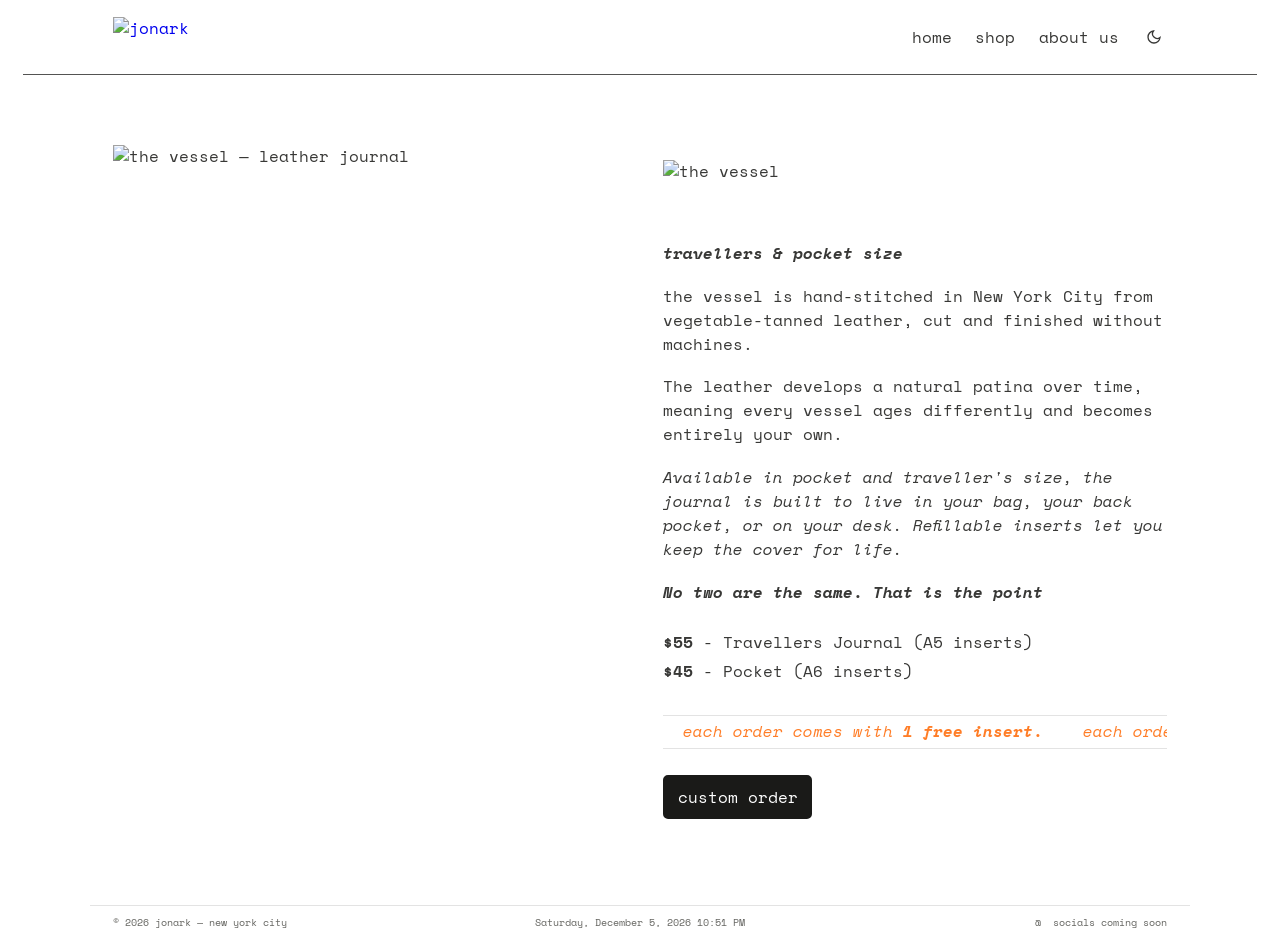
==== shop.html @ ed0c7a46 "Add files via upload" ====
<!DOCTYPE html>
<html lang="en">
<head>
  <meta charset="UTF-8">
  <meta name="viewport" content="width=device-width, initial-scale=1.0">
  <title>shop — jonark | made by hand</title>
  <script src="theme-toggle.js"></script>
  <link rel="stylesheet" href="themes.css">
  <link rel="stylesheet" href="style.css">
</head>
<body>
  <div class="site-header">
    <header>
      <a href="index.html" class="logo-link">
        <img src="images/jonark-logo.png" alt="jonark" class="logo">
      </a>
      <nav>
        <a href="index.html">home</a>
        <a href="shop.html" class="active">shop</a>
        <a href="about.html">about us</a>
        <button class="theme-toggle" aria-label="Toggle colour theme">
          <svg class="icon-moon" width="16" height="16" viewBox="0 0 24 24" fill="none" stroke="currentColor" stroke-width="2"><path d="M21 12.79A9 9 0 1 1 11.21 3 7 7 0 0 0 21 12.79z"/></svg>
          <svg class="icon-sun" width="16" height="16" viewBox="0 0 24 24" fill="none" stroke="currentColor" stroke-width="2"><circle cx="12" cy="12" r="5"/><line x1="12" y1="1" x2="12" y2="3"/><line x1="12" y1="21" x2="12" y2="23"/><line x1="4.22" y1="4.22" x2="5.64" y2="5.64"/><line x1="18.36" y1="18.36" x2="19.78" y2="19.78"/><line x1="1" y1="12" x2="3" y2="12"/><line x1="21" y1="12" x2="23" y2="12"/><line x1="4.22" y1="19.78" x2="5.64" y2="18.36"/><line x1="18.36" y1="5.64" x2="19.78" y2="4.22"/></svg>
        </button>
      </nav>
    </header>
    <hr>
  </div>
  <main>
    <div class="shop-layout">
      <div class="shop-col-image">
        <img src="images/vessel.jpg" alt="the vessel — leather journal">
      </div>
      <div class="shop-col-text">
        <img src="images/the-vessel.png" alt="the vessel" class="product-heading-img">
        <p class="subtitle"><em><strong>travellers &amp; pocket size</strong></em></p>
        <p>the vessel is hand-stitched in New York City from vegetable-tanned leather, cut and finished without machines.</p>
        <p>The leather develops a natural patina over time, meaning every vessel ages differently and becomes entirely your own.</p>
        <p class="italic"><em>Available in pocket and traveller's size, the journal is built to live in your bag, your back pocket, or on your desk. Refillable inserts let you keep the cover for life.</em></p>
        <p><span class="highlight"><em>No two are the same. That is the point</em></span></p>
        <div class="pricing">
          <p><strong>$55</strong> - Travellers Journal (A5 inserts)</p>
          <p><strong>$45</strong> - Pocket (A6 inserts)</p>
        </div>
        <div class="marquee-wrapper">
          <span class="marquee-inner">
            &nbsp;&nbsp;each order comes with <strong>1 free insert.</strong>&nbsp;&nbsp;&nbsp;&nbsp;each order comes with <strong>1 free insert.</strong>&nbsp;&nbsp;&nbsp;&nbsp;each order comes with <strong>1 free insert.</strong>&nbsp;&nbsp;&nbsp;&nbsp;each order comes with <strong>1 free insert.</strong>&nbsp;&nbsp;&nbsp;&nbsp;
          </span>
        </div>
        <a href="https://forms.gle/4HfdFAuzKztTNUpR7" class="btn" target="_blank">custom order</a>
      </div>
    </div>
  </main>
  <footer>
    <span class="footer-left">&copy; 2026 jonark &mdash; new york city</span>
    <span class="footer-center" id="clock"></span>
    <span class="footer-right">@&nbsp;&nbsp;socials coming soon</span>
  </footer>
  <script src="clock.js"></script>
</body>
</html>
---- themes.css ----
/* jonark — themes.css — light/dark/system theming */

@media (prefers-color-scheme: light) {
  :root {
    color-scheme: light;
    --color-surface-base: #ffffff;
    --color-surface-raised: #f5f3ef;
    --color-surface-overlay: rgba(245,243,239,0.92);
    --color-text-primary: rgba(26,26,24,0.87);
    --color-text-secondary: rgba(61,61,56,0.80);
    --color-text-muted: rgba(107,107,100,1);
    --color-text-invert: rgba(240,237,232,0.92);
    --color-text-link: #b84400;
    --color-border-default: rgba(26,26,24,0.75);
    --color-border-strong: rgba(26,26,24,1);
    --color-border-subtle: rgba(26,26,24,0.12);
    --color-accent-default: rgba(255,102,0,0.85);
    --color-accent-hover: rgba(255,102,0,1);
    --color-accent-muted: rgba(255,102,0,0.12);
    --color-accent-text: #b84400;
    --color-feedback-success: #2d6a4f;
    --color-feedback-warning: #b45309;
    --color-feedback-error: #b91c1c;
    --color-feedback-info: #1d4ed8;
    --color-interactive-bg: #1a1a18;
    --color-interactive-fg: #ffffff;
    --color-interactive-hover-bg: #3d3d38;
    --color-interactive-hover-fg: #ffffff;
    --color-shadow-sm: rgba(26,26,24,0.06);
    --color-shadow-md: rgba(26,26,24,0.12);
    --color-shadow-lg: rgba(26,26,24,0.22);
  }
}

@media (prefers-color-scheme: dark) {
  :root {
    color-scheme: dark;
    --color-surface-base: #141412;
    --color-surface-raised: #1e1e1b;
    --color-surface-overlay: rgba(20,20,18,0.92);
    --color-text-primary: rgba(240,237,232,0.92);
    --color-text-secondary: rgba(200,197,190,0.82);
    --color-text-muted: rgba(144,141,133,1);
    --color-text-invert: rgba(26,26,24,0.87);
    --color-text-link: #ff8040;
    --color-border-default: rgba(240,237,232,0.55);
    --color-border-strong: rgba(240,237,232,0.90);
    --color-border-subtle: rgba(240,237,232,0.10);
    --color-accent-default: rgba(255,128,64,0.85);
    --color-accent-hover: rgba(255,128,64,1);
    --color-accent-muted: rgba(255,128,64,0.14);
    --color-accent-text: #ff8040;
    --color-feedback-success: #4ade80;
    --color-feedback-warning: #fbbf24;
    --color-feedback-error: #f87171;
    --color-feedback-info: #60a5fa;
    --color-interactive-bg: #f0ede8;
    --color-interactive-fg: #141412;
    --color-interactive-hover-bg: #ffffff;
    --color-interactive-hover-fg: #141412;
    --color-shadow-sm: rgba(0,0,0,0.18);
    --color-shadow-md: rgba(0,0,0,0.32);
    --color-shadow-lg: rgba(0,0,0,0.52);
  }
}

[data-theme="light"] {
  color-scheme: light;
  --color-surface-base: #ffffff;
  --color-surface-raised: #f5f3ef;
  --color-surface-overlay: rgba(245,243,239,0.92);
  --color-text-primary: rgba(26,26,24,0.87);
  --color-text-secondary: rgba(61,61,56,0.80);
  --color-text-muted: rgba(107,107,100,1);
  --color-text-invert: rgba(240,237,232,0.92);
  --color-text-link: #b84400;
  --color-border-default: rgba(26,26,24,0.75);
  --color-border-strong: rgba(26,26,24,1);
  --color-border-subtle: rgba(26,26,24,0.12);
  --color-accent-default: rgba(255,102,0,0.85);
  --color-accent-hover: rgba(255,102,0,1);
  --color-accent-muted: rgba(255,102,0,0.12);
  --color-accent-text: #b84400;
  --color-feedback-success: #2d6a4f;
  --color-feedback-warning: #b45309;
  --color-feedback-error: #b91c1c;
  --color-feedback-info: #1d4ed8;
  --color-interactive-bg: #1a1a18;
  --color-interactive-fg: #ffffff;
  --color-interactive-hover-bg: #3d3d38;
  --color-interactive-hover-fg: #ffffff;
  --color-shadow-sm: rgba(26,26,24,0.06);
  --color-shadow-md: rgba(26,26,24,0.12);
  --color-shadow-lg: rgba(26,26,24,0.22);
}

[data-theme="dark"] {
  color-scheme: dark;
  --color-surface-base: #141412;
  --color-surface-raised: #1e1e1b;
  --color-surface-overlay: rgba(20,20,18,0.92);
  --color-text-primary: rgba(240,237,232,0.92);
  --color-text-secondary: rgba(200,197,190,0.82);
  --color-text-muted: rgba(144,141,133,1);
  --color-text-invert: rgba(26,26,24,0.87);
  --color-text-link: #ff8040;
  --color-border-default: rgba(240,237,232,0.55);
  --color-border-strong: rgba(240,237,232,0.90);
  --color-border-subtle: rgba(240,237,232,0.10);
  --color-accent-default: rgba(255,128,64,0.85);
  --color-accent-hover: rgba(255,128,64,1);
  --color-accent-muted: rgba(255,128,64,0.14);
  --color-accent-text: #ff8040;
  --color-feedback-success: #4ade80;
  --color-feedback-warning: #fbbf24;
  --color-feedback-error: #f87171;
  --color-feedback-info: #60a5fa;
  --color-interactive-bg: #f0ede8;
  --color-interactive-fg: #141412;
  --color-interactive-hover-bg: #ffffff;
  --color-interactive-hover-fg: #141412;
  --color-shadow-sm: rgba(0,0,0,0.18);
  --color-shadow-md: rgba(0,0,0,0.32);
  --color-shadow-lg: rgba(0,0,0,0.52);
}

html { color-scheme: light dark; }

body {
  background-color: var(--color-surface-base);
  color: var(--color-text-primary);
  transition: background-color 0.25s ease, color 0.20s ease;
}

.site-header { background: var(--color-surface-base); }
header hr, .site-header hr { background: var(--color-border-default); }
nav a { color: var(--color-text-primary); }
footer { color: var(--color-text-secondary); }

.btn {
  background: var(--color-interactive-bg);
  color: var(--color-interactive-fg);
  border-color: var(--color-interactive-bg);
}
.btn:hover {
  background: var(--color-interactive-hover-bg);
  color: var(--color-interactive-hover-fg);
  opacity: 1;
}

.marquee-wrapper {
  color: var(--color-accent-default);
  border-top-color: var(--color-border-subtle);
  border-bottom-color: var(--color-border-subtle);
}

.theme-toggle {
  width: 1.6rem; height: 1.6rem;
  padding: 0; border: none;
  background: transparent;
  color: var(--color-text-primary);
  cursor: pointer;
  display: inline-flex;
  align-items: center;
  justify-content: center;
  border-radius: 4px;
  transition: opacity 0.15s;
  flex-shrink: 0;
}
.theme-toggle:hover { opacity: 0.6; }
.theme-toggle:focus-visible { outline: 2px solid var(--color-accent-default); outline-offset: 2px; }
.theme-toggle .icon-moon { display: block; }
.theme-toggle .icon-sun  { display: none; }
[data-theme="dark"] .theme-toggle .icon-moon { display: none; }
[data-theme="dark"] .theme-toggle .icon-sun  { display: block; }
@media (prefers-color-scheme: dark) {
  :root:not([data-theme]) .theme-toggle .icon-moon { display: none; }
  :root:not([data-theme]) .theme-toggle .icon-sun  { display: block; }
}

/* LOGO INVERT FOR DARK MODE */
[data-theme="dark"] .logo {
  filter: invert(1);
}

@media (prefers-color-scheme: dark) {
  :root:not([data-theme]) .logo {
    filter: invert(1);
  }
}

/* INVERT TEXT-IMAGE ASSETS IN DARK MODE */
[data-theme="dark"] .section-heading-img,
[data-theme="dark"] .product-heading-img {
  filter: invert(1);
}

@media (prefers-color-scheme: dark) {
  :root:not([data-theme]) .section-heading-img,
  :root:not([data-theme]) .product-heading-img {
    filter: invert(1);
  }
}
---- style.css ----
@import url('https://fonts.googleapis.com/css2?family=Space+Mono:ital,wght@0,400;0,700;1,400;1,700&display=swap');

*, *::before, *::after {
  box-sizing: border-box;
  margin: 0;
  padding: 0;
}

:root {
  --font-main: 'Space Mono', monospace;
  --page-padding: 1.5rem;
  --max-width: 1100px;
}

html { font-size: 15.5px; }

body {
  font-family: var(--font-main);
  color: var(--color-text-primary);
  background: var(--color-surface-base);
  min-height: 100vh;
  display: flex;
  flex-direction: column;
}

/* HEADER */
.site-header {
  position: sticky;
  top: 0;
  background: var(--color-surface-base);
  z-index: 100;
}

header {
  display: flex;
  align-items: center;
  justify-content: space-between;
  padding: 1.1rem var(--page-padding);
  max-width: var(--max-width);
  margin: 0 auto;
  width: 100%;
}

.logo-link { display: inline-block; text-decoration: none; }
.logo { height: 40px; width: auto; display: block; }

nav { display: flex; gap: 1.5rem; align-items: center; }

nav a {
  text-decoration: none;
  color: var(--color-text-primary);
  font-size: 1rem;
  font-family: var(--font-main);
}
nav a:hover { opacity: 0.6; }

hr {
  border: none;
  height: 1px;
  background: var(--color-border-default);
  margin: 0 var(--page-padding);
}

main {
  flex: 1;
  max-width: var(--max-width);
  width: 100%;
  margin: 0 auto;
  padding: var(--page-padding);
}

/* HOME */
.home-layout {
  display: grid;
  grid-template-columns: 1fr 1fr;
  gap: 3rem;
  align-items: center;
  padding-top: 3rem;
  padding-bottom: 3rem;
}

.col-image img { width: 100%; height: auto; display: block; }

.col-text {
  display: flex;
  flex-direction: column;
  gap: 1.2rem;
  padding-top: 2rem;
  align-self: center;
}

.section-heading-img { height: 28px; width: auto; display: block; align-self: flex-start; }
.col-text p { font-size: 1rem; line-height: 1.55; color: var(--color-text-primary); }

/* BUTTON */
.btn {
  display: inline-block;
  text-decoration: none;
  font-family: var(--font-main);
  font-size: 1rem;
  color: var(--color-interactive-fg);
  background: var(--color-interactive-bg);
  border: 2px solid var(--color-interactive-bg);
  border-radius: 5px;
  padding: 0.55rem 0.8rem;
  margin-top: 0.5rem;
  transition: background 0.15s, color 0.15s, border-color 0.15s;
  align-self: flex-start;
}
.btn:hover {
  background: var(--color-interactive-hover-bg);
  color: var(--color-interactive-hover-fg);
  border-color: var(--color-interactive-hover-bg);
  opacity: 1;
}

/* SHOP */
.shop-layout {
  display: grid;
  grid-template-columns: 1fr 1fr;
  gap: 3rem;
  align-items: stretch;
  padding-top: 3rem;
  padding-bottom: 3rem;
  height: 100%;
}

.shop-col-image { min-width: 0; height: 100%; }
.shop-col-image img { width: 100%; height: 100%; object-fit: cover; display: block; }

.shop-col-text {
  display: flex;
  flex-direction: column;
  justify-content: space-between;
  gap: 1.2rem;
  padding-top: 1rem;
  padding-bottom: 1rem;
  min-width: 0;
}

.product-heading-img { height: 60px; width: auto; display: block; margin-bottom: 0.2rem; align-self: flex-start; }
.shop-col-text .subtitle { font-style: italic; font-weight: 700; font-size: 1rem; color: var(--color-text-primary); }
.shop-col-text p { font-size: 1rem; line-height: 1.55; color: var(--color-text-primary); }
.shop-col-text p.italic { font-style: italic; }
.highlight { font-style: italic; font-weight: 700; }

.pricing { margin-top: 0.5rem; display: flex; flex-direction: column; gap: 0.3rem; }
.pricing p { font-size: 1rem; }
.pricing strong { font-weight: 700; }

.marquee-wrapper {
  overflow: hidden;
  margin-top: 0.8rem;
  color: var(--color-accent-default);
  font-style: italic;
  white-space: nowrap;
  border-top: 1px solid var(--color-border-subtle);
  border-bottom: 1px solid var(--color-border-subtle);
  padding: 0.3rem 0;
}

.marquee-inner {
  display: inline-block;
  animation: marquee 14s linear infinite;
}

@keyframes marquee {
  0%   { transform: translateX(0); }
  100% { transform: translateX(-50%); }
}

/* ABOUT */
.about-layout {
  display: grid;
  grid-template-columns: 1fr 1fr;
  gap: 3rem;
  align-items: center;
  padding-top: 3rem;
  padding-bottom: 3rem;
}

.about-col-image img { width: 100%; height: auto; display: block; }

.about-col-text { display: flex; flex-direction: column; gap: 1.2rem; padding-top: 0.5rem; }
.about-col-text p { font-size: 1rem; line-height: 1.6; color: var(--color-text-primary); }
.about-col-text strong { font-weight: 700; }

/* FOOTER */
footer {
  display: grid;
  grid-template-columns: 1fr 1fr 1fr;
  align-items: center;
  padding: 0.6rem var(--page-padding);
  margin: 0 auto;
  max-width: var(--max-width);
  width: 100%;
  font-size: 0.62rem;
  color: var(--color-text-secondary);
  border-top: 1px solid var(--color-border-subtle);
}

footer .footer-center { text-align: center; }
footer .footer-right { text-align: right; }

/* RESPONSIVE */
@media (max-width: 700px) {
  .home-layout, .shop-layout, .about-layout {
    grid-template-columns: 1fr;
    gap: 2rem;
    padding-top: 2rem;
  }
  nav { gap: 1rem; font-size: 0.9rem; }
  footer { grid-template-columns: 1fr; gap: 0.3rem; font-size: 0.6rem; }
  footer .footer-center, footer .footer-right { text-align: left; }
}
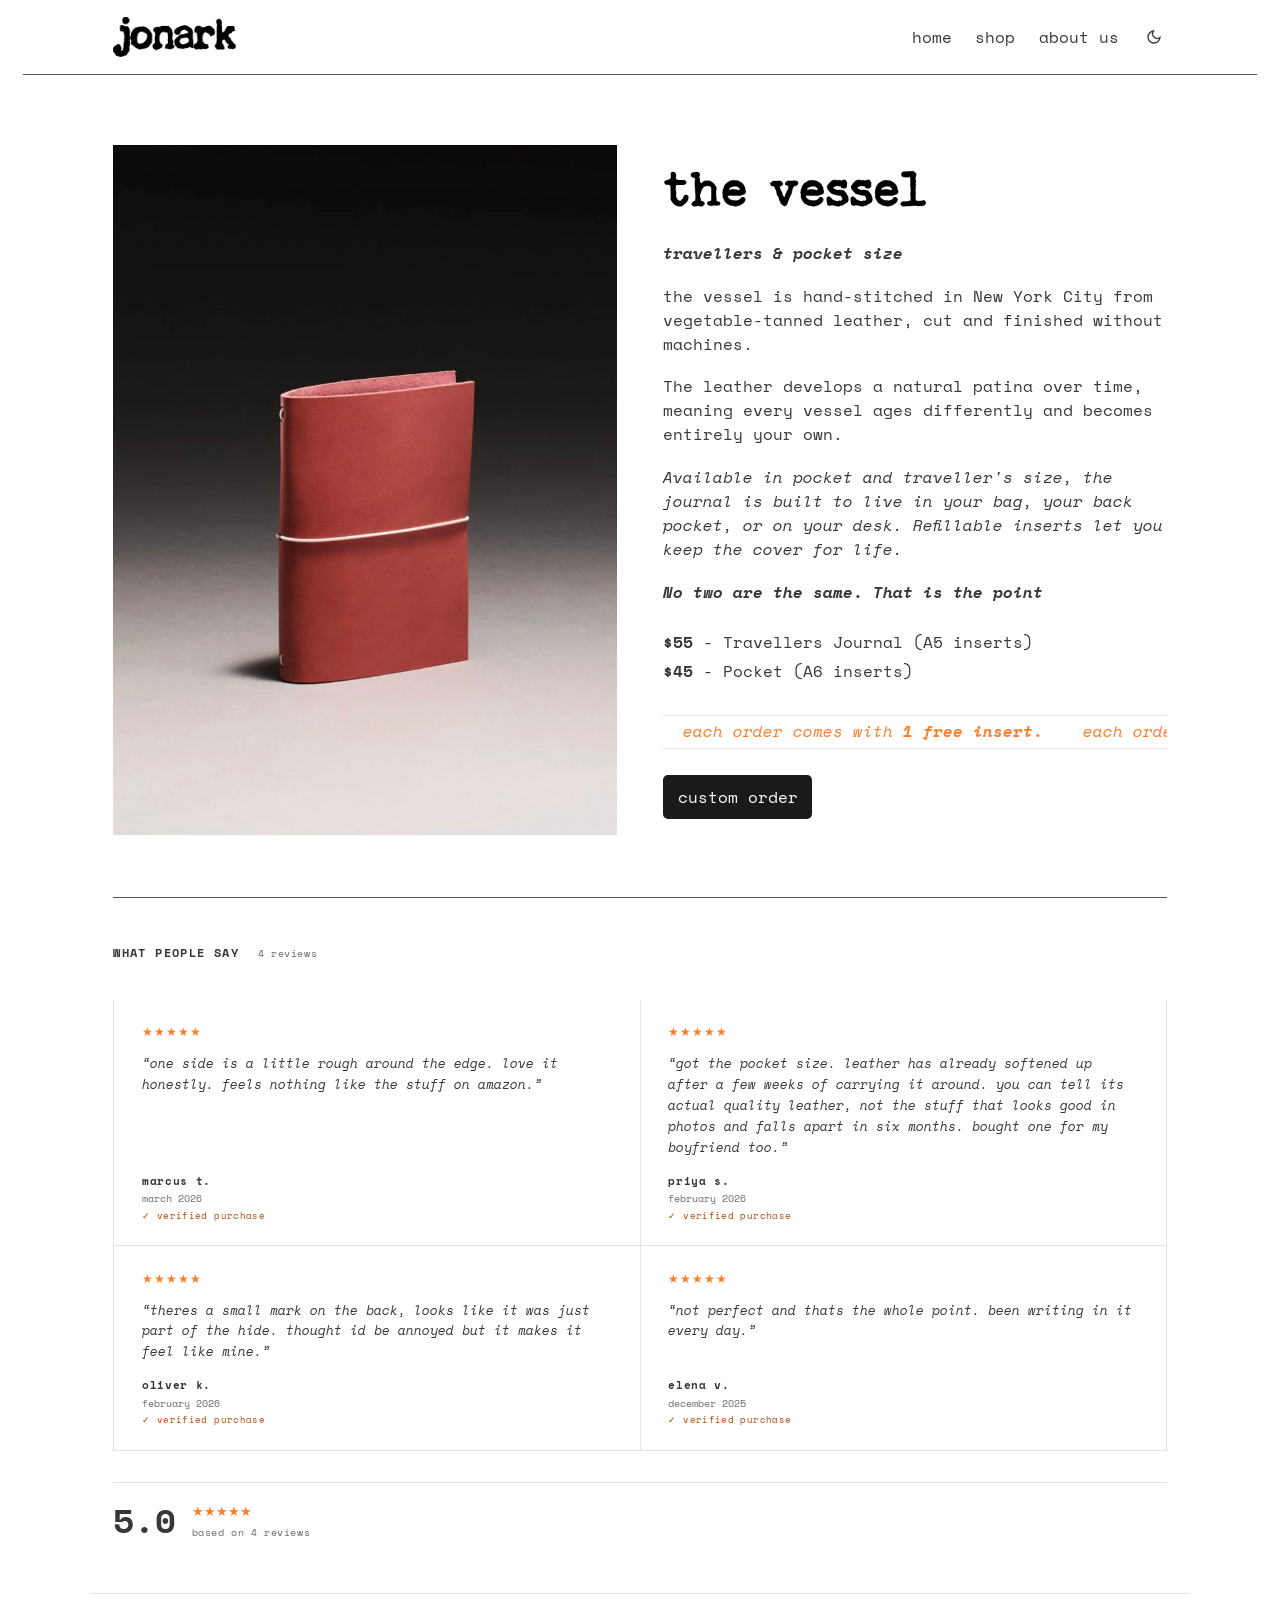
==== commit f0e428a4: "updated" ====
--- a/shop.html
+++ b/shop.html
@@ -7,6 +7,151 @@
   <script src="theme-toggle.js"></script>
   <link rel="stylesheet" href="themes.css">
   <link rel="stylesheet" href="style.css">
+  <style>
+    /* ── reviews section ── */
+    .reviews-section {
+      border-top: 1px solid var(--color-border-default);
+      padding: 3rem 0 2rem;
+      margin-top: 1rem;
+    }
+
+    .reviews-header {
+      display: flex;
+      align-items: baseline;
+      gap: 1.2rem;
+      margin-bottom: 2.5rem;
+    }
+
+    .reviews-title {
+      font-family: 'Space Mono', monospace;
+      font-size: 0.75rem;
+      font-weight: 700;
+      letter-spacing: 0.12em;
+      text-transform: uppercase;
+      color: var(--color-text-primary);
+    }
+
+    .reviews-count {
+      font-family: 'Space Mono', monospace;
+      font-size: 0.65rem;
+      color: var(--color-text-muted);
+      letter-spacing: 0.06em;
+    }
+
+    .reviews-grid {
+      display: grid;
+      grid-template-columns: repeat(2, 1fr);
+      gap: 0;
+      border-left: 1px solid var(--color-border-subtle);
+    }
+
+    .review-card {
+      padding: 1.5rem 1.8rem;
+      border-right: 1px solid var(--color-border-subtle);
+      border-bottom: 1px solid var(--color-border-subtle);
+      display: flex;
+      flex-direction: column;
+      gap: 0.9rem;
+    }
+
+    .review-stars {
+      display: flex;
+      gap: 3px;
+    }
+
+    .review-stars span {
+      color: var(--color-accent-default);
+      font-size: 0.75rem;
+      letter-spacing: 1px;
+    }
+
+    .review-text {
+      font-family: 'Space Mono', monospace;
+      font-size: 0.82rem;
+      line-height: 1.65;
+      color: var(--color-text-primary);
+      font-style: italic;
+      flex: 1;
+    }
+
+    .review-text::before { content: '\201C'; }
+    .review-text::after  { content: '\201D'; }
+
+    .review-meta {
+      display: flex;
+      flex-direction: column;
+      gap: 0.15rem;
+    }
+
+    .review-author {
+      font-family: 'Space Mono', monospace;
+      font-size: 0.68rem;
+      font-weight: 700;
+      color: var(--color-text-primary);
+      letter-spacing: 0.06em;
+    }
+
+    .review-date {
+      font-family: 'Space Mono', monospace;
+      font-size: 0.62rem;
+      color: var(--color-text-muted);
+    }
+
+    .review-verified {
+      font-family: 'Space Mono', monospace;
+      font-size: 0.6rem;
+      color: var(--color-accent-text);
+      letter-spacing: 0.04em;
+      margin-top: 0.1rem;
+    }
+
+    .reviews-aggregate {
+      display: flex;
+      align-items: center;
+      gap: 1rem;
+      margin-top: 2rem;
+      padding-top: 1.2rem;
+      border-top: 1px solid var(--color-border-subtle);
+    }
+
+    .aggregate-score {
+      font-family: 'Space Mono', monospace;
+      font-size: 2.2rem;
+      font-weight: 700;
+      color: var(--color-text-primary);
+      line-height: 1;
+    }
+
+    .aggregate-detail {
+      display: flex;
+      flex-direction: column;
+      gap: 0.25rem;
+    }
+
+    .aggregate-stars {
+      display: flex;
+      gap: 3px;
+    }
+
+    .aggregate-stars span {
+      color: var(--color-accent-default);
+      font-size: 0.85rem;
+    }
+
+    .aggregate-label {
+      font-family: 'Space Mono', monospace;
+      font-size: 0.62rem;
+      color: var(--color-text-muted);
+      letter-spacing: 0.06em;
+    }
+
+    @media (max-width: 700px) {
+      .reviews-grid {
+        grid-template-columns: 1fr;
+      }
+      .aggregate-score { font-size: 1.8rem; }
+    }
+  </style>
 </head>
 <body>
   <div class="site-header">
@@ -26,6 +171,7 @@
     </header>
     <hr>
   </div>
+
   <main>
     <div class="shop-layout">
       <div class="shop-col-image">
@@ -50,7 +196,77 @@
         <a href="https://forms.gle/4HfdFAuzKztTNUpR7" class="btn" target="_blank">custom order</a>
       </div>
     </div>
+
+    <!-- REVIEWS -->
+    <div class="reviews-section">
+      <div class="reviews-header">
+        <span class="reviews-title">what people say</span>
+        <span class="reviews-count">4 reviews</span>
+      </div>
+
+      <div class="reviews-grid">
+
+        <div class="review-card">
+          <div class="review-stars">
+            <span>&#9733;&#9733;&#9733;&#9733;&#9733;</span>
+          </div>
+          <p class="review-text">one side is a little rough around the edge. love it honestly. feels nothing like the stuff on amazon.</p>
+          <div class="review-meta">
+            <span class="review-author">marcus t.</span>
+            <span class="review-date">march 2026</span>
+            <span class="review-verified">&#10003; verified purchase</span>
+          </div>
+        </div>
+
+        <div class="review-card">
+          <div class="review-stars">
+            <span>&#9733;&#9733;&#9733;&#9733;&#9733;</span>
+          </div>
+          <p class="review-text">got the pocket size. leather has already softened up after a few weeks of carrying it around. you can tell its actual quality leather, not the stuff that looks good in photos and falls apart in six months. bought one for my boyfriend too.</p>
+          <div class="review-meta">
+            <span class="review-author">priya s.</span>
+            <span class="review-date">february 2026</span>
+            <span class="review-verified">&#10003; verified purchase</span>
+          </div>
+        </div>
+
+        <div class="review-card">
+          <div class="review-stars">
+            <span>&#9733;&#9733;&#9733;&#9733;&#9733;</span>
+          </div>
+          <p class="review-text">theres a small mark on the back, looks like it was just part of the hide. thought id be annoyed but it makes it feel like mine.</p>
+          <div class="review-meta">
+            <span class="review-author">oliver k.</span>
+            <span class="review-date">february 2026</span>
+            <span class="review-verified">&#10003; verified purchase</span>
+          </div>
+        </div>
+
+        <div class="review-card">
+          <div class="review-stars">
+            <span>&#9733;&#9733;&#9733;&#9733;&#9733;</span>
+          </div>
+          <p class="review-text">not perfect and thats the whole point. been writing in it every day.</p>
+          <div class="review-meta">
+            <span class="review-author">elena v.</span>
+            <span class="review-date">december 2025</span>
+            <span class="review-verified">&#10003; verified purchase</span>
+          </div>
+        </div>
+
+      </div>
+
+      <div class="reviews-aggregate">
+        <span class="aggregate-score">5.0</span>
+        <div class="aggregate-detail">
+          <div class="aggregate-stars"><span>&#9733;&#9733;&#9733;&#9733;&#9733;</span></div>
+          <span class="aggregate-label">based on 4 reviews</span>
+        </div>
+      </div>
+    </div>
+
   </main>
+
   <footer>
     <span class="footer-left">&copy; 2026 jonark &mdash; new york city</span>
     <span class="footer-center" id="clock"></span>
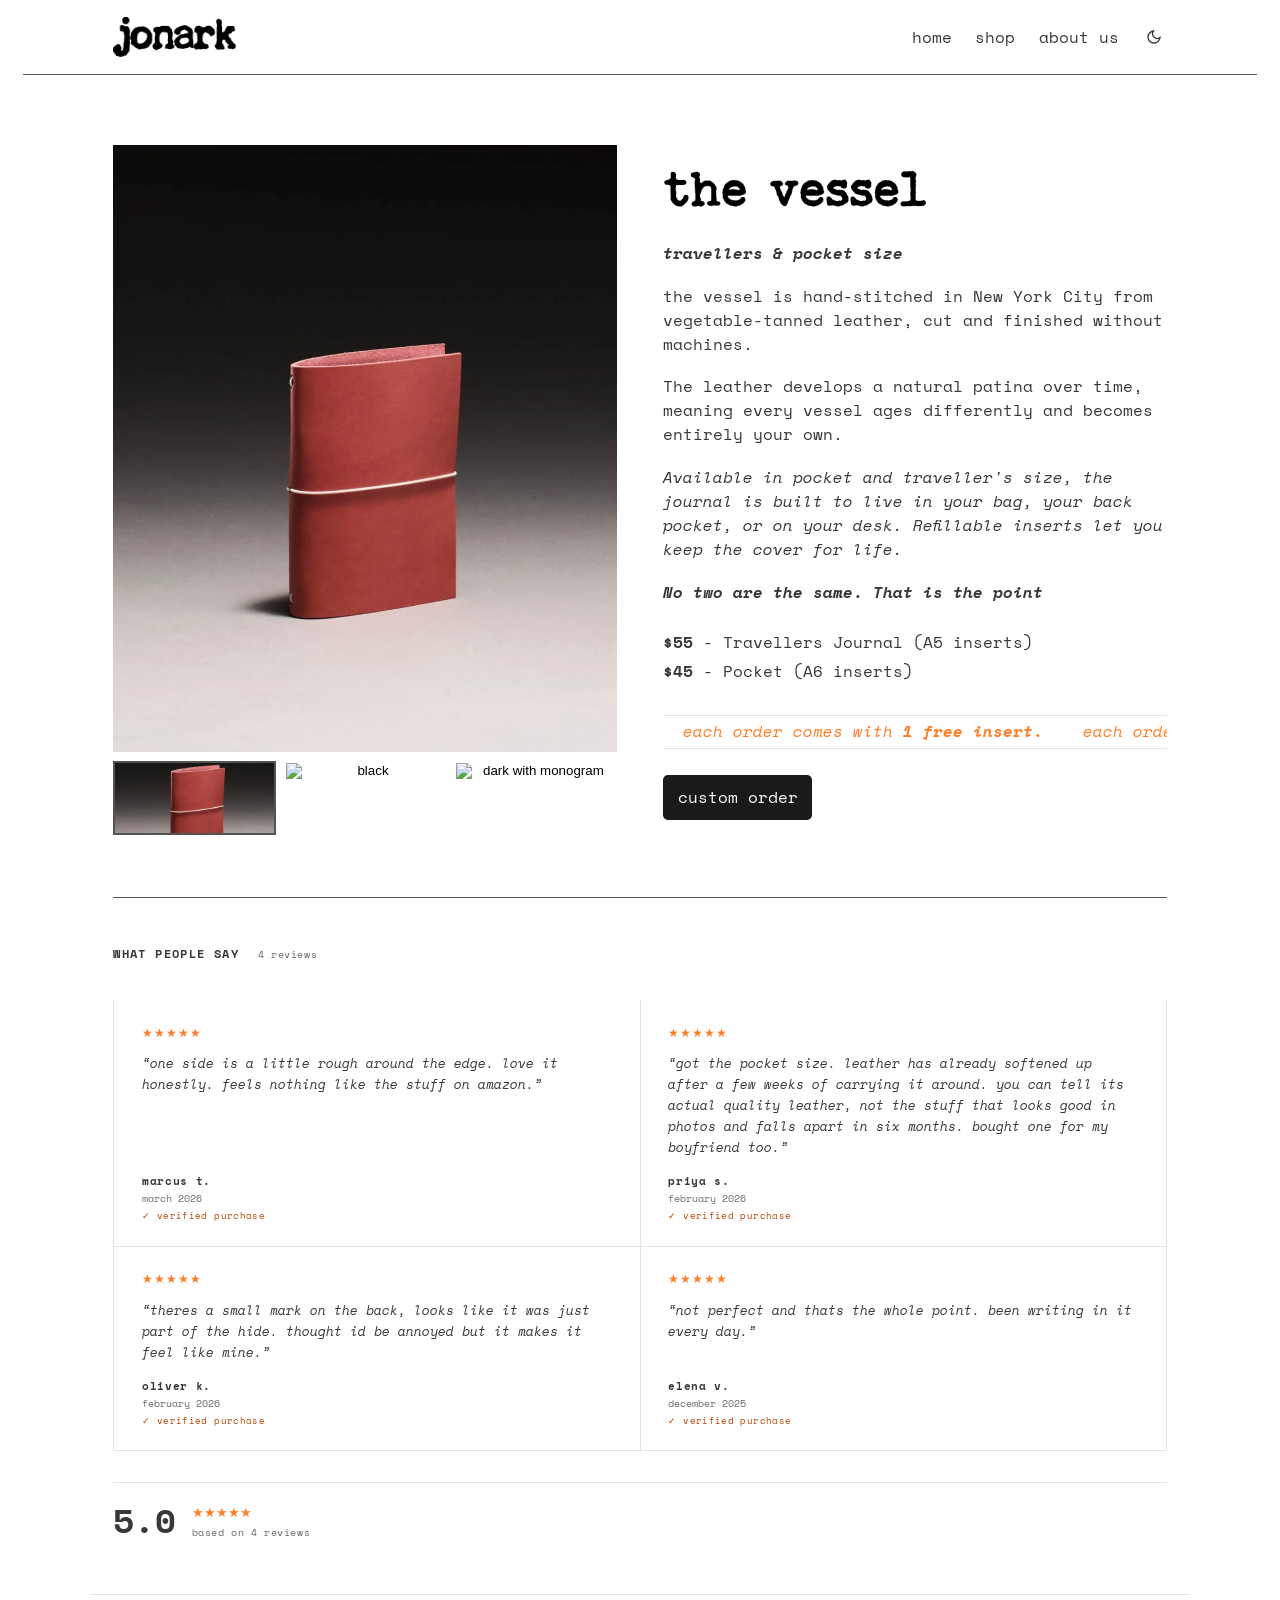
==== commit 45c736f0: "gallery pictures" ====
--- a/shop.html
+++ b/shop.html
@@ -8,6 +8,26 @@
   <link rel="stylesheet" href="themes.css">
   <link rel="stylesheet" href="style.css">
   <style>
+
+    /* ── gallery ── */
+    .gallery { display: flex; flex-direction: column; gap: 0.6rem; height: 100%; }
+    .gallery-main { flex: 1; min-height: 0; overflow: hidden; }
+    .gallery-active-img {
+      width: 100%; height: 100%; object-fit: cover; display: block;
+      transition: opacity 0.2s ease;
+    }
+    .gallery-active-img.fade { opacity: 0; }
+    .gallery-thumbs { display: flex; gap: 0.5rem; }
+    .thumb {
+      flex: 1; padding: 0; border: 2px solid transparent;
+      background: none; cursor: pointer;
+      transition: border-color 0.15s;
+      overflow: hidden;
+    }
+    .thumb img { width: 100%; height: 70px; object-fit: cover; display: block; }
+    .thumb.active { border-color: var(--color-border-default); }
+    .thumb:hover { border-color: var(--color-border-subtle); }
+
     /* ── reviews section ── */
     .reviews-section {
       border-top: 1px solid var(--color-border-default);
@@ -175,7 +195,22 @@
   <main>
     <div class="shop-layout">
       <div class="shop-col-image">
-        <img src="images/vessel.jpg" alt="the vessel — leather journal">
+        <div class="gallery">
+          <div class="gallery-main">
+            <img src="images/vessel.jpg" alt="the vessel — leather journal" id="gallery-active" class="gallery-active-img">
+          </div>
+          <div class="gallery-thumbs">
+            <button class="thumb active" onclick="switchImage(this, 'images/vessel.jpg', 'the vessel — tan leather')">
+              <img src="images/vessel.jpg" alt="tan">
+            </button>
+            <button class="thumb" onclick="switchImage(this, 'images/vessel-black.jpg', 'the vessel — black leather')">
+              <img src="images/vessel-black.jpg" alt="black">
+            </button>
+            <button class="thumb" onclick="switchImage(this, 'images/vessel-dark.jpg', 'the vessel — dark leather with monogram')">
+              <img src="images/vessel-dark.jpg" alt="dark with monogram">
+            </button>
+          </div>
+        </div>
       </div>
       <div class="shop-col-text">
         <img src="images/the-vessel.png" alt="the vessel" class="product-heading-img">
@@ -273,5 +308,18 @@
     <span class="footer-right">@&nbsp;&nbsp;socials coming soon</span>
   </footer>
   <script src="clock.js"></script>
+  <script>
+    function switchImage(thumb, src, alt) {
+      var img = document.getElementById('gallery-active');
+      img.classList.add('fade');
+      setTimeout(function() {
+        img.src = src;
+        img.alt = alt;
+        img.classList.remove('fade');
+      }, 200);
+      document.querySelectorAll('.thumb').forEach(function(t) { t.classList.remove('active'); });
+      thumb.classList.add('active');
+    }
+  </script>
 </body>
 </html>
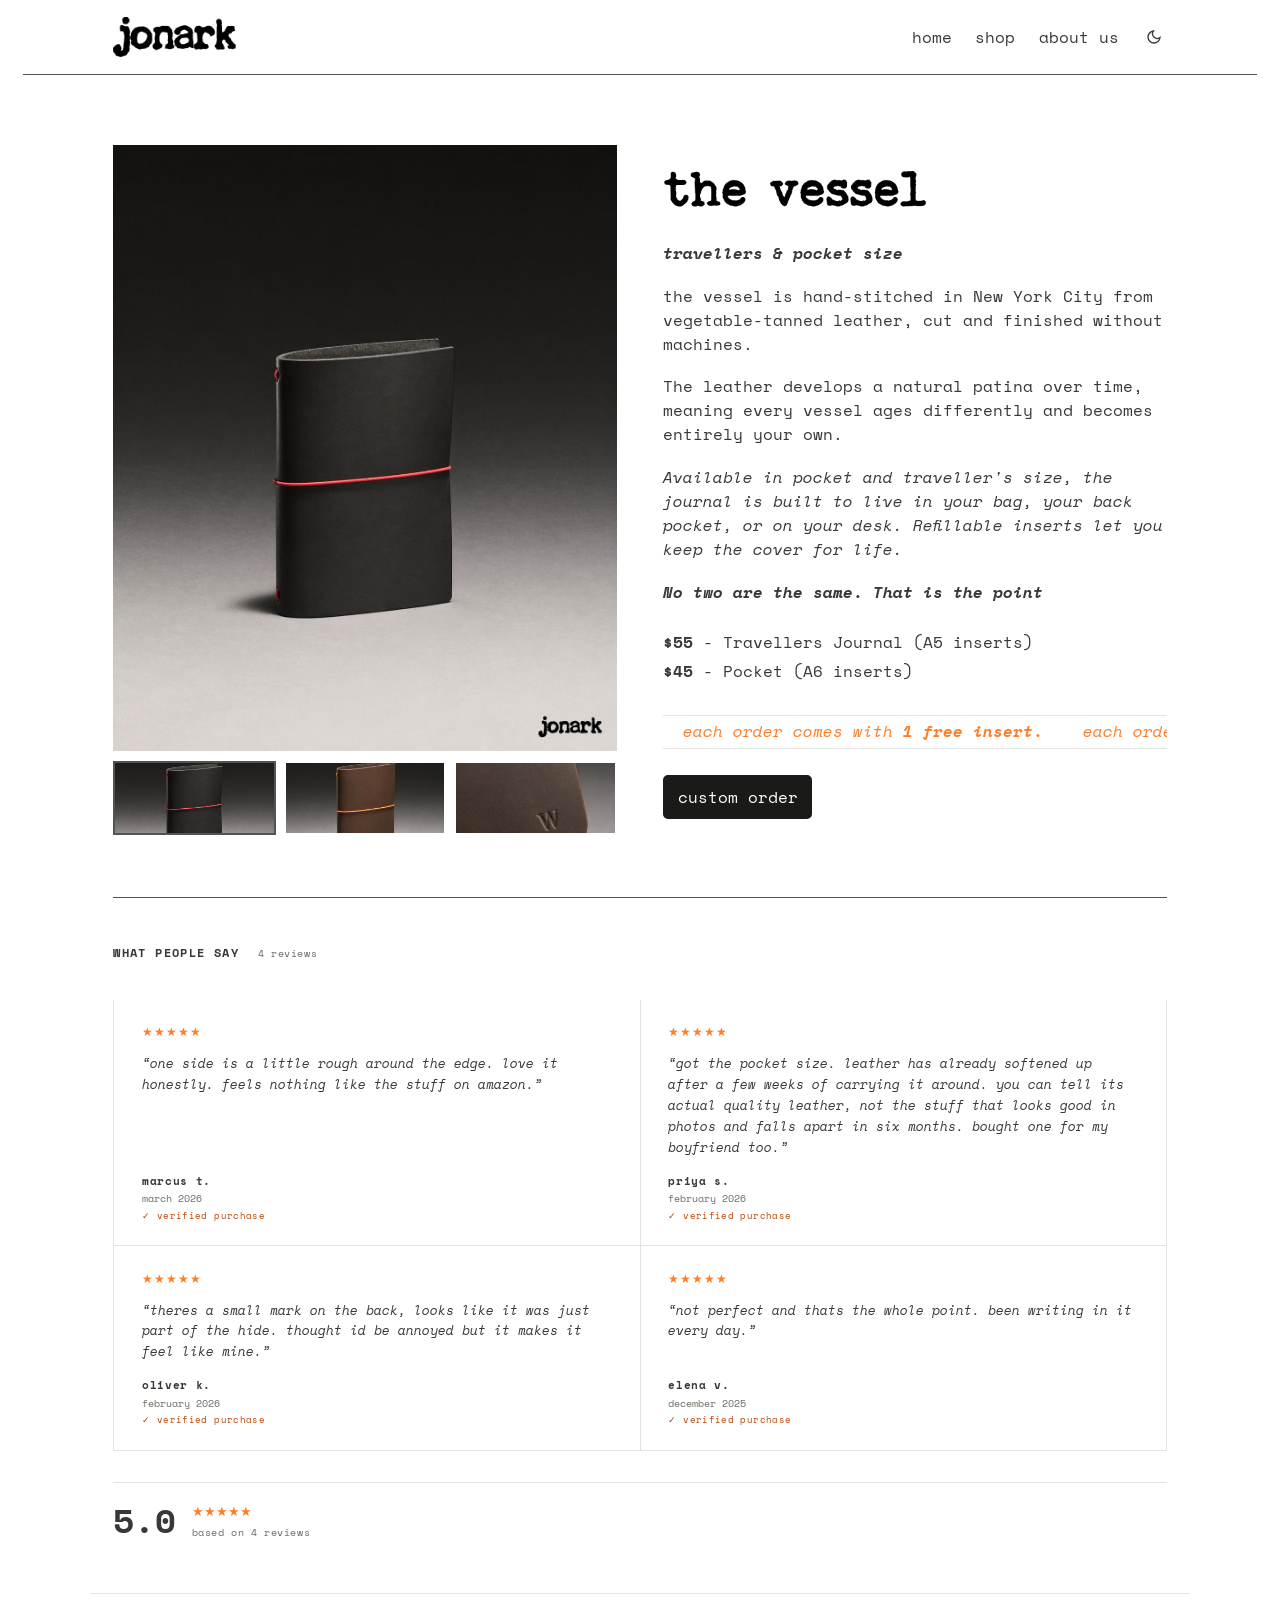
==== commit bae878c7: "Update shop.html" ====
--- a/shop.html
+++ b/shop.html
@@ -228,7 +228,7 @@
             &nbsp;&nbsp;each order comes with <strong>1 free insert.</strong>&nbsp;&nbsp;&nbsp;&nbsp;each order comes with <strong>1 free insert.</strong>&nbsp;&nbsp;&nbsp;&nbsp;each order comes with <strong>1 free insert.</strong>&nbsp;&nbsp;&nbsp;&nbsp;each order comes with <strong>1 free insert.</strong>&nbsp;&nbsp;&nbsp;&nbsp;
           </span>
         </div>
-        <a href="https://forms.gle/4HfdFAuzKztTNUpR7" class="btn" target="_blank">custom order</a>
+        <a href="https://www.etsy.com/listing/4506683248/handmade-leather-journal-pocket-notebook" class="btn" target="_blank">custom order</a>
       </div>
     </div>
 
